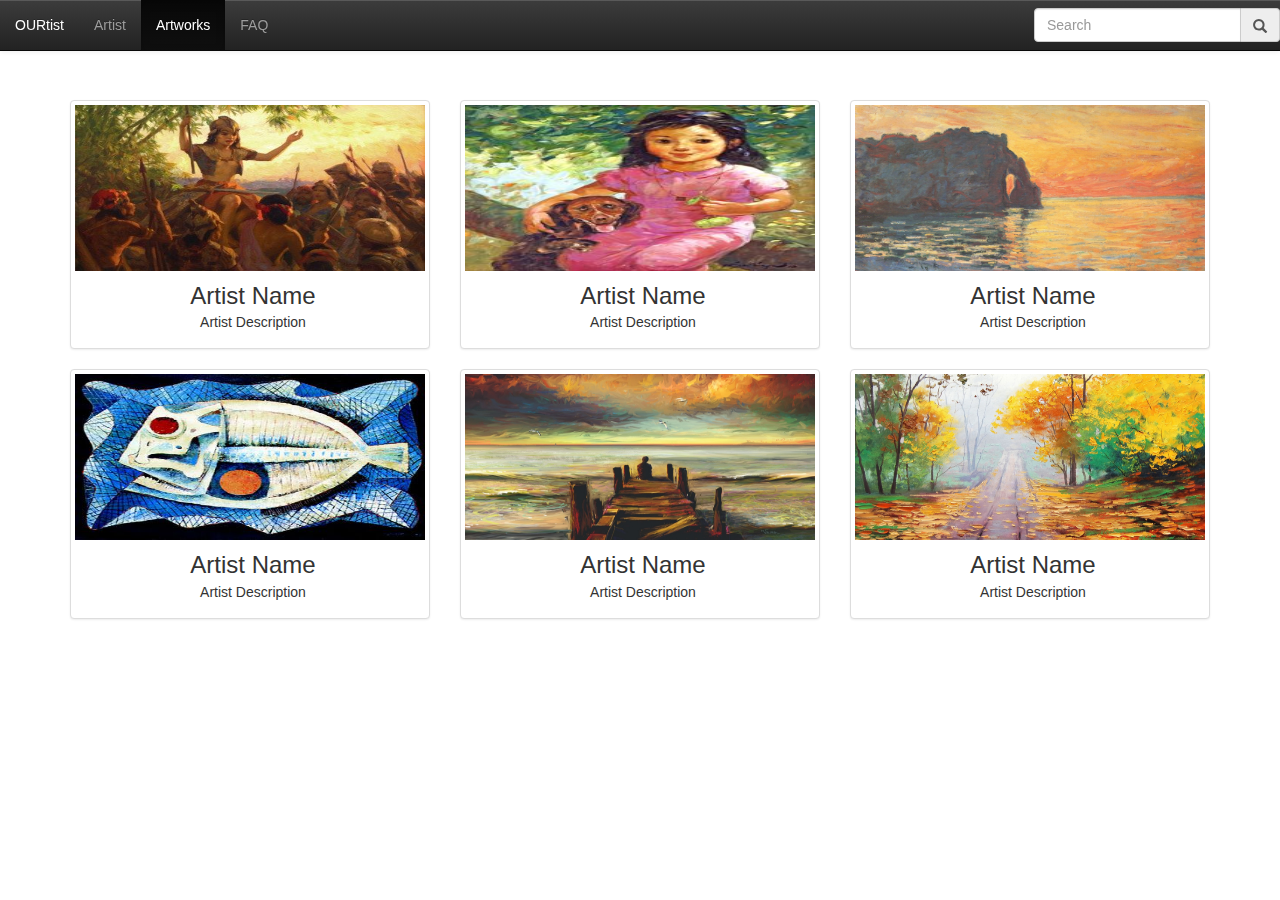
==== Artists.html @ 00757598 "Artists" ====
<html>
<head>
    <title></title>
    <script type="text/javascript" src="js/jssor.slider.min.js"></script>
    <!-- use jssor.slider.debug.js instead for debug -->    
    <link rel="stylesheet" href="bootstrap-3.3.6-dist/css/bootstrap.min.css">
    <!-- Optional theme -->
    <link rel="stylesheet" href="bootstrap-3.3.6-dist/css/bootstrap-theme.min.css"> 
</head>
<body>
    <header>
      <div class="navbar navbar-default navbar-fixed-top navbar-inverse">
        <div class="navbar-header">
          <button type="button" class="navbar-toggle" data-toggle="collapse" data-target="#example">
            <span class="icon-bar"></span>
            <span class="icon-bar"></span>
            <span class="icon-bar"></span>
          </button>
          <a href="#" class="navbar-left"></a>
        </div>
        <div class="collpase navbar-collapse" id="example">
          <ul class="nav navbar-nav">
            <li><a href="">OURtist</a></li>  
            <li><a href="">Artist</a></li>
            <li class="active"><a href="">Artworks</a></li>
            <li><a href="">FAQ</a></li>
          </ul>

          <form action="" class="navbar-form navbar-right" role="search">
            <div class="input-group" id = "searchid">
            <input type="text" class="form-control" placeholder = "Search"/>
                <span class="input-group-addon">
                    <i class="fa fa-search"></i>
                    <span class="glyphicon glyphicon-search" aria-hidden="true"></span>
                </span>
            </div>

          </form>
        </div>
      </div>
    </header>
    <br><br><br><br><br>
    <div class="container">
      <div class="row">
        <div class="col-sm-6 col-md-4">
          <div class="thumbnail">
            <img src="images/Art4.jpg" alt="Painting" style="min-height:50px;height:166px; min-width: 20px;width:450px;">
            <div class="caption">
              <h3 style = "margin:3px; text-align:center;width:100%">Artist Name</h3>
              <p style = "margin:3px; text-align:center;width:100%">Artist Description</p>
            </div>
          </div>
        </div>
        <div class="col-sm-6 col-md-4">
          <div class="thumbnail">
            <img src="images/Art3.jpg" alt="Painting" style="min-height:50px;height:166px; min-width: 20px;width:450px;">
            <div class="caption">
              <h3 style = "margin:3px; text-align:center;width:100%">Artist Name</h3>
              <p style = "margin:3px; text-align:center;width:100%">Artist Description</p>
            </div>
          </div>
        </div>
        <div class="col-sm-6 col-md-4">
          <div class="thumbnail">
            <img src="images/image3.jpg" alt="Painting" style="min-height:50px;height:166px; min-width: 20px;width:450px;">
            <div class="caption">
              <h3 style = "margin:3px; text-align:center;width:100%">Artist Name</h3>
              <p style = "margin:3px; text-align:center;width:100%">Artist Description</p>
            </div>
          </div>
        </div>
        <div class="col-sm-6 col-md-4">
          <div class="thumbnail">
            <img src="images/Art2.jpg" alt="Painting" style="min-height:50px;height:166px; min-width: 20px;width:450px;">
            <div class="caption">
              <h3 style = "margin:3px; text-align:center;width:100%">Artist Name</h3>
              <p style = "margin:3px; text-align:center;width:100%">Artist Description</p>
            </div>
          </div>
        </div>
        <div class="col-sm-6 col-md-4">
          <div class="thumbnail">
            <img src="images/image1.jpg" alt="Painting" style="min-height:50px;height:166px; min-width: 20px;width:450px;">
            <div class="caption">
              <h3 style = "margin:3px; text-align:center;width:100%">Artist Name</h3>
              <p style = "margin:3px; text-align:center;width:100%">Artist Description</p>
            </div>
          </div>
        </div>
        <div class="col-sm-6 col-md-4">
          <div class="thumbnail">
            <img src="images/image2.png" alt="Painting" style="min-height:50px;height:166px; min-width: 20px;width:450px;">
            <div class="caption">
              <h3 style = "margin:3px; text-align:center;width:100%">Artist Name</h3>
              <p style = "margin:3px; text-align:center;width:100%">Artist Description</p>
            </div>
          </div>
        </div>
      </div>
    </div>
</body>
</html>
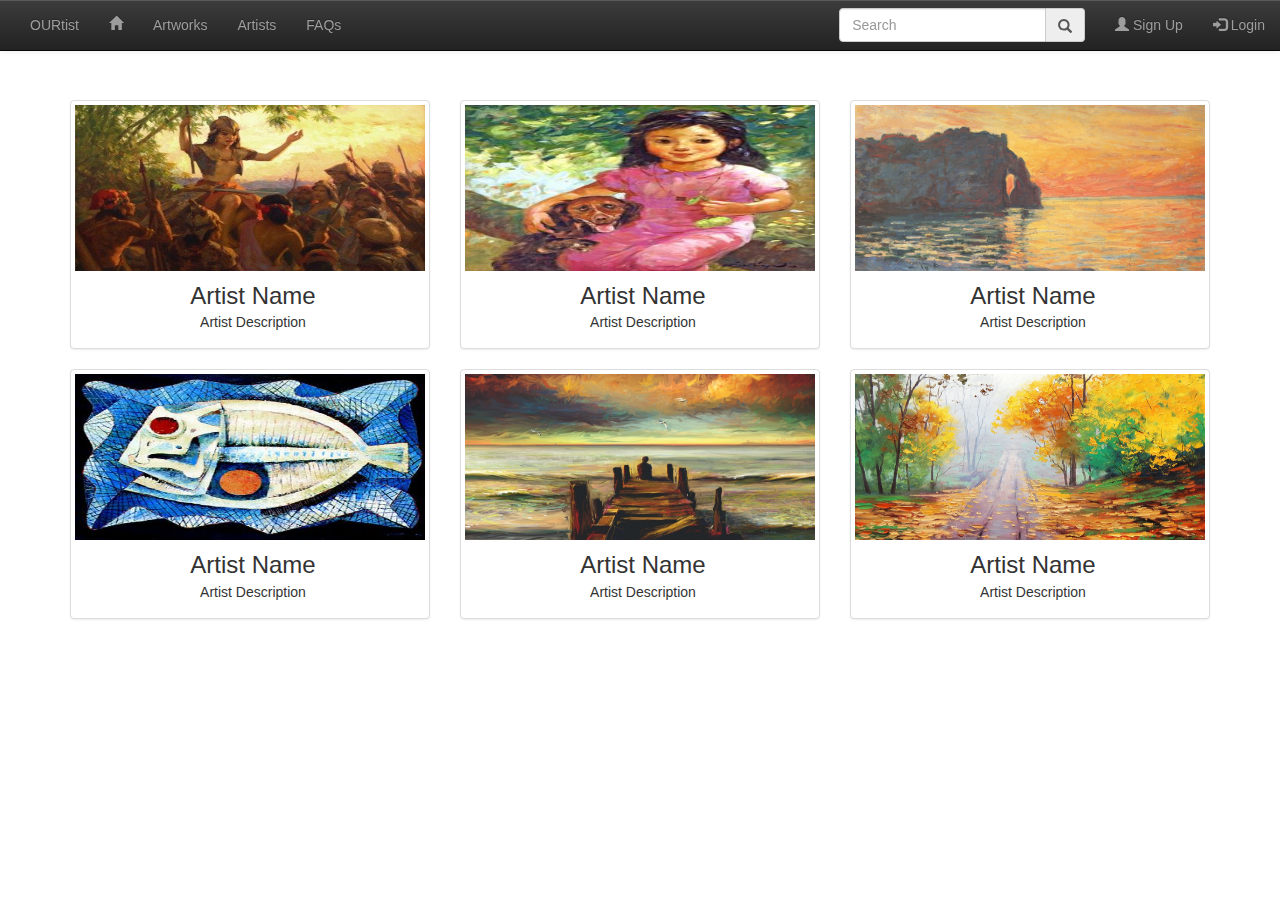
==== commit f800ee5f: "latest" ====
--- a/Artists.html
+++ b/Artists.html
@@ -10,34 +10,44 @@
 <body>
     <header>
       <div class="navbar navbar-default navbar-fixed-top navbar-inverse">
-        <div class="navbar-header">
-          <button type="button" class="navbar-toggle" data-toggle="collapse" data-target="#example">
-            <span class="icon-bar"></span>
-            <span class="icon-bar"></span>
-            <span class="icon-bar"></span>
-          </button>
-          <a href="#" class="navbar-left"></a>
+        <div class = "container-fluid">
+          <div class="navbar-header">
+            <button type="button" class="navbar-toggle" data-toggle="collapse" data-target="#example">
+                <span class="icon-bar"></span>
+                <span class="icon-bar"></span>
+                <span class="icon-bar"></span>
+            </button>
+              <a href="#" class="navbar-left"></a>
+            </div>
+            <div class="collpase navbar-collapse" id="example">
+                <ul class="nav navbar-nav">
+                    <li><a href="index.html">OURtist</a></li>
+                    <li><a href="index.html"><span class = "glyphicon glyphicon-home"></span></a></li> 
+                    <li><a href="painting.html">Artworks</a></li>
+                    <li><a href="Artists.html">Artists</a></li>
+                    <li><a href="">FAQs</a></li>
+                </ul>
+              
+                
+                <ul class="nav navbar-nav navbar-right">
+                    <li><a href="#"><span class="glyphicon glyphicon-user"></span> Sign Up</a></li>
+                    <li><a href="#"><span class="glyphicon glyphicon-log-in"></span> Login</a></li>
+                </ul>
+                
+                  
+                 <form action="" class="navbar-form navbar-right" role="search">
+                    <div class="input-group" id = "searchid">
+                    <input type="text" class="form-control" placeholder = "Search"/>
+                        <span class="input-group-addon">
+                            <i class="fa fa-search"></i>
+                            <span class="glyphicon glyphicon-search" aria-hidden="true"></span>
+                        </span>
+                    </div>
+                </form>
+               
         </div>
-        <div class="collpase navbar-collapse" id="example">
-          <ul class="nav navbar-nav">
-            <li><a href="">OURtist</a></li>  
-            <li><a href="">Artist</a></li>
-            <li class="active"><a href="">Artworks</a></li>
-            <li><a href="">FAQ</a></li>
-          </ul>
-
-          <form action="" class="navbar-form navbar-right" role="search">
-            <div class="input-group" id = "searchid">
-            <input type="text" class="form-control" placeholder = "Search"/>
-                <span class="input-group-addon">
-                    <i class="fa fa-search"></i>
-                    <span class="glyphicon glyphicon-search" aria-hidden="true"></span>
-                </span>
-            </div>
-
-          </form>
         </div>
-      </div>
+    </div>
     </header>
     <br><br><br><br><br>
     <div class="container">
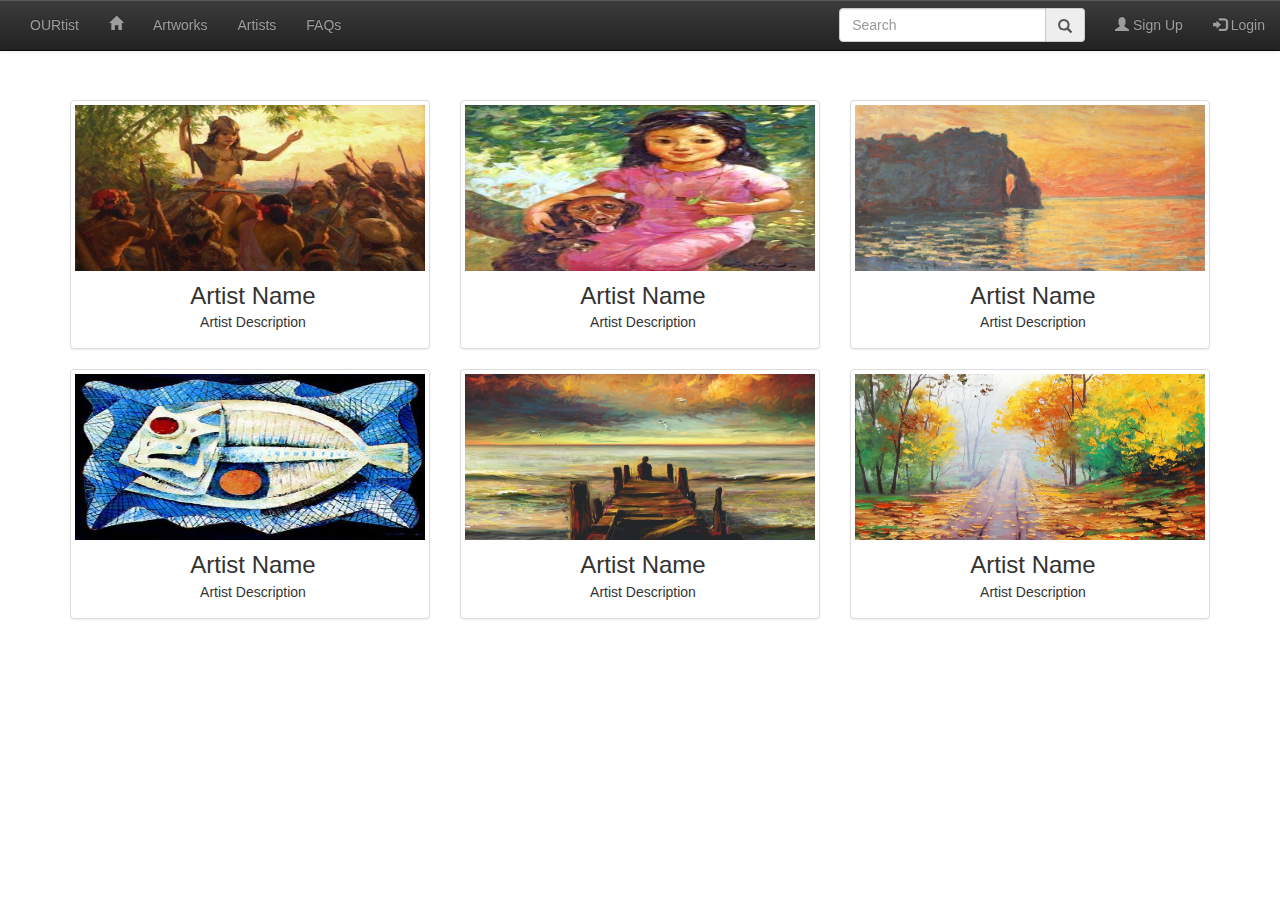
==== commit 616de63c: "latest fix" ====
--- a/Artists.html
+++ b/Artists.html
@@ -23,7 +23,7 @@
                 <ul class="nav navbar-nav">
                     <li><a href="index.html">OURtist</a></li>
                     <li><a href="index.html"><span class = "glyphicon glyphicon-home"></span></a></li> 
-                    <li><a href="painting.html">Artworks</a></li>
+                    <li><a href="Artworks.html">Artworks</a></li>
                     <li><a href="Artists.html">Artists</a></li>
                     <li><a href="">FAQs</a></li>
                 </ul>
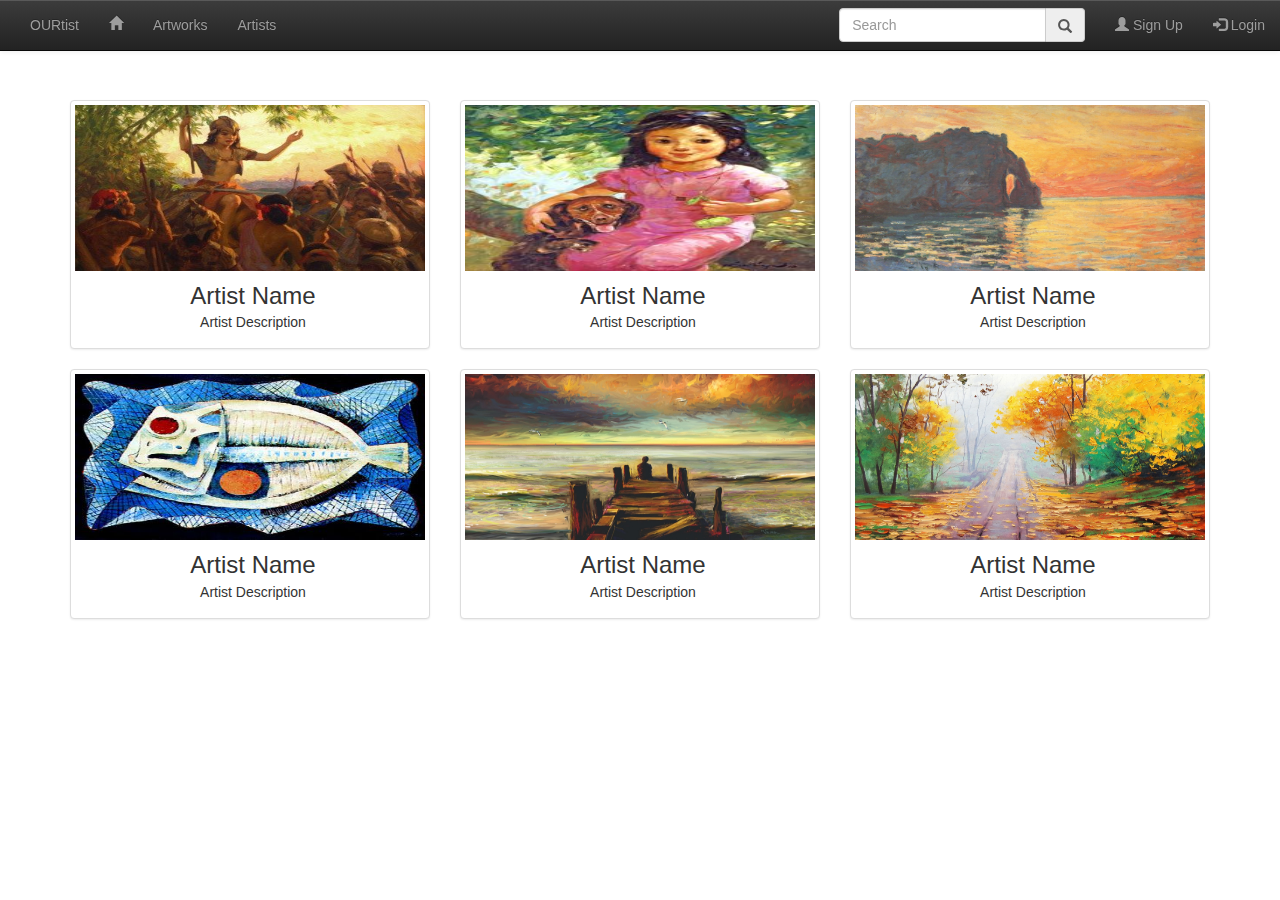
==== commit 18c166b2: "pinaka updated" ====
--- a/Artists.html
+++ b/Artists.html
@@ -25,7 +25,7 @@
                     <li><a href="index.html"><span class = "glyphicon glyphicon-home"></span></a></li> 
                     <li><a href="Artworks.html">Artworks</a></li>
                     <li><a href="Artists.html">Artists</a></li>
-                    <li><a href="">FAQs</a></li>
+                    
                 </ul>
               
                 
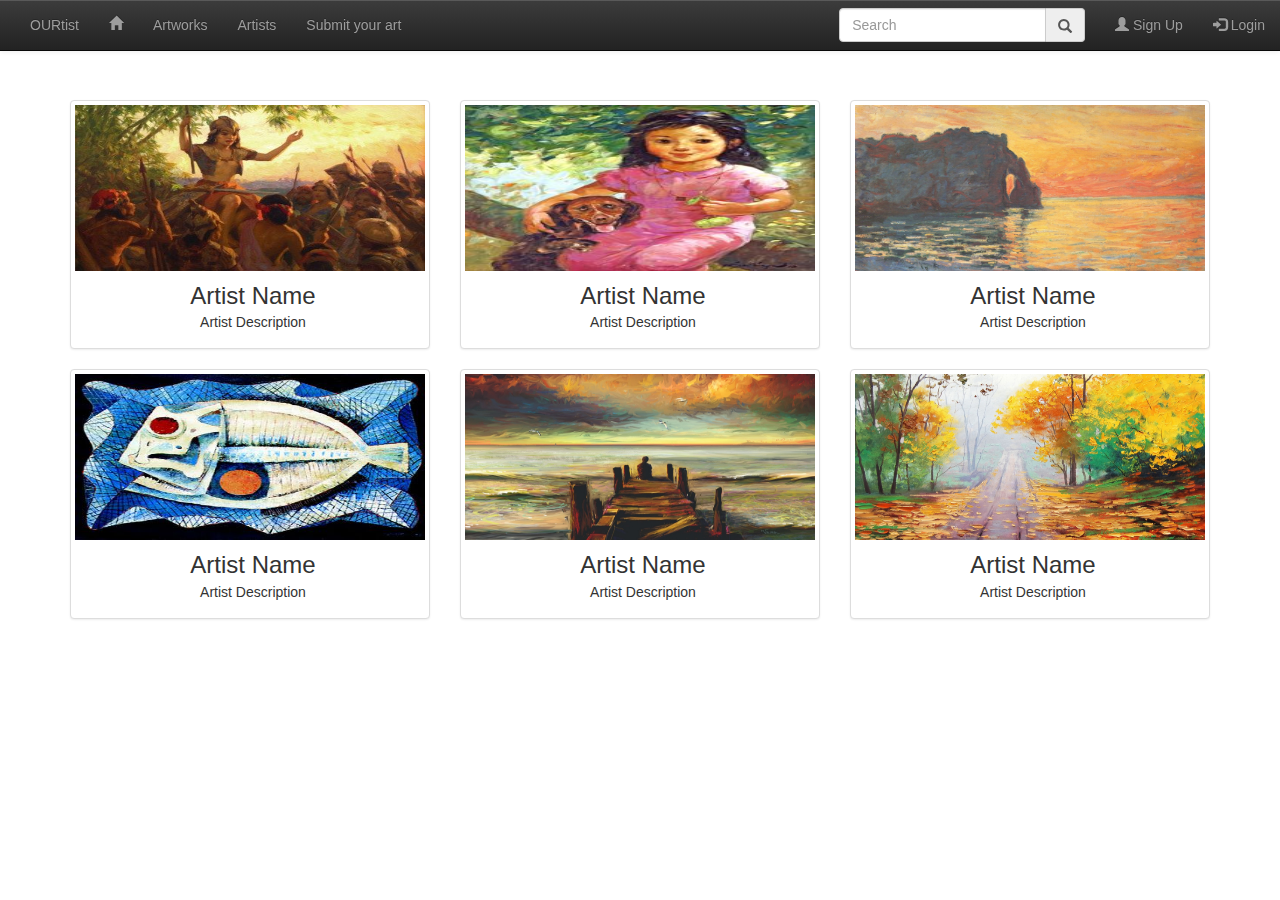
==== commit 171f8cee: "submit your art fixed" ====
--- a/Artists.html
+++ b/Artists.html
@@ -25,13 +25,14 @@
                     <li><a href="index.html"><span class = "glyphicon glyphicon-home"></span></a></li> 
                     <li><a href="Artworks.html">Artworks</a></li>
                     <li><a href="Artists.html">Artists</a></li>
+					<li><a href="SubmitForm.html">Submit your art</a></li>
                     
                 </ul>
               
                 
                 <ul class="nav navbar-nav navbar-right">
-                    <li><a href="#"><span class="glyphicon glyphicon-user"></span> Sign Up</a></li>
-                    <li><a href="#"><span class="glyphicon glyphicon-log-in"></span> Login</a></li>
+                    <li><a href="sign_up.html"><span class="glyphicon glyphicon-user"></span> Sign Up</a></li>
+                    <li><a href="login.html"><span class="glyphicon glyphicon-log-in"></span> Login</a></li>
                 </ul>
                 
                   
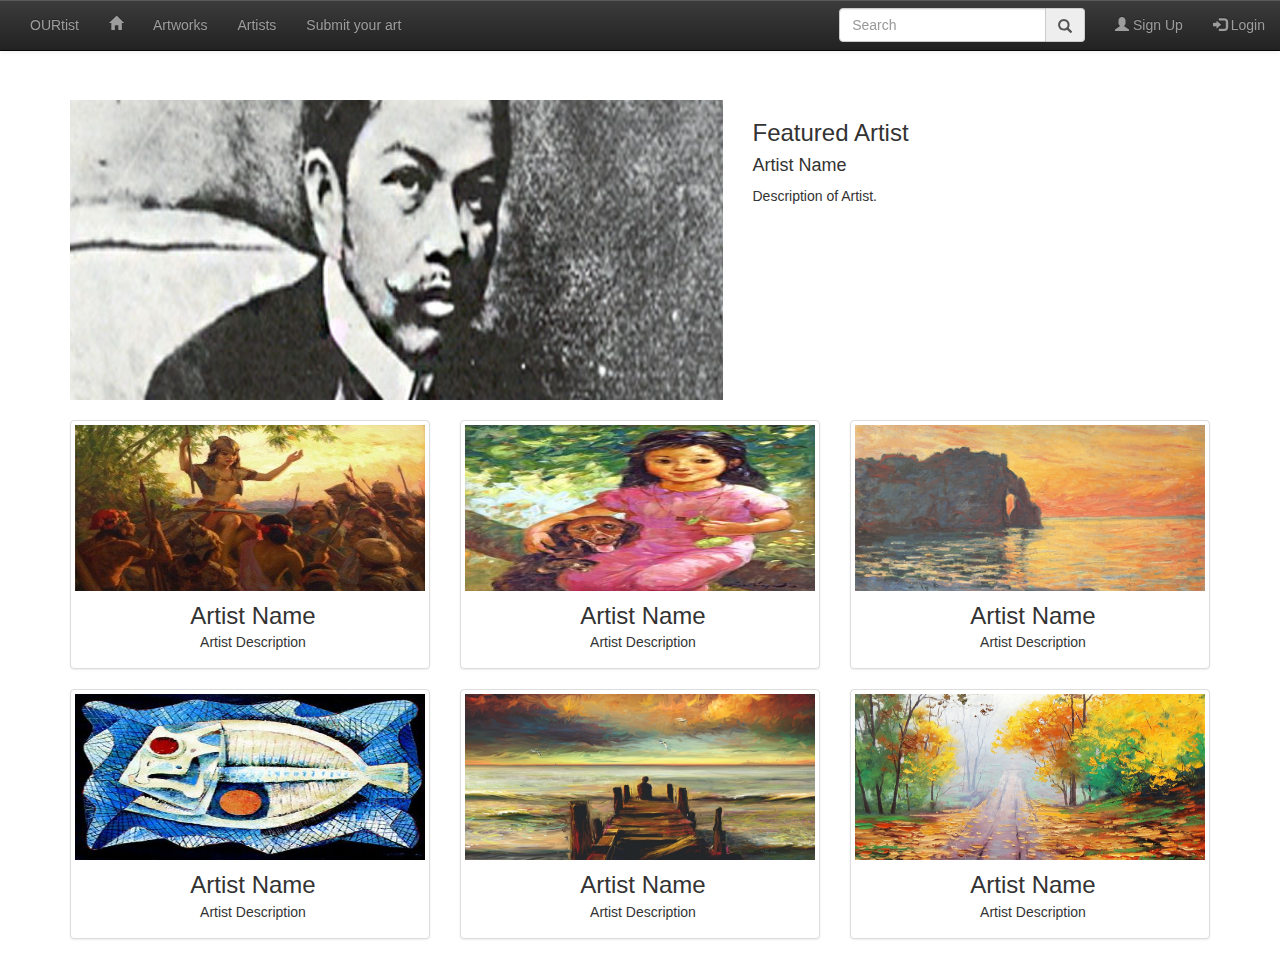
==== commit 4d4eeb0d: "Featured Artist" ====
--- a/Artists.html
+++ b/Artists.html
@@ -52,6 +52,19 @@
     </header>
     <br><br><br><br><br>
     <div class="container">
+      <div class="row">
+            <div class="col-md-7">
+                <a href="#">
+                    <img class="img-responsive" src="images/Juan.jpg" alt="" style="min-height:50px;height:300px; min-width: 20px;width:700px;">
+                </a>
+            </div>
+            <div class="col-md-5">
+                <h3>Featured Artist</h3>
+                <h4>Artist Name</h4>
+                <p>Description of Artist.</p>
+            </div>
+      </div>
+      <br>
       <div class="row">
         <div class="col-sm-6 col-md-4">
           <div class="thumbnail">
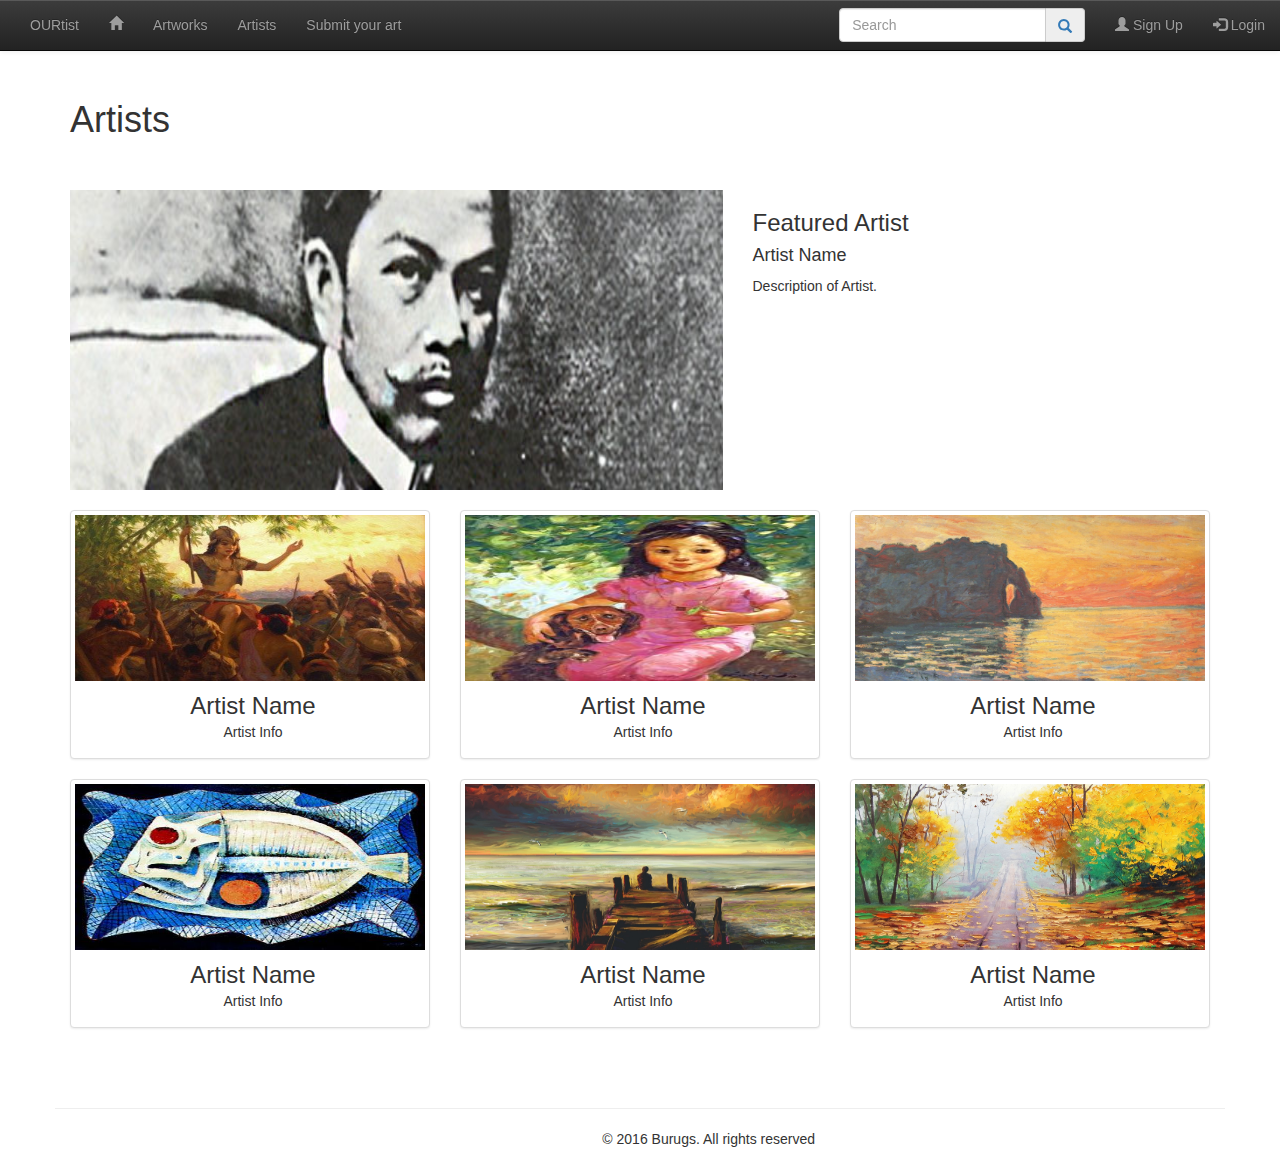
==== commit 63976de2: "latest" ====
--- a/Artists.html
+++ b/Artists.html
@@ -41,7 +41,7 @@
                     <input type="text" class="form-control" placeholder = "Search"/>
                         <span class="input-group-addon">
                             <i class="fa fa-search"></i>
-                            <span class="glyphicon glyphicon-search" aria-hidden="true"></span>
+                            <a href="Artworks.html"><span class="glyphicon glyphicon-search" aria-hidden="true"></span></a>
                         </span>
                     </div>
                 </form>
@@ -49,8 +49,11 @@
         </div>
         </div>
     </div>
-    </header>
-    <br><br><br><br><br>
+    </header> <br><br><br><br>
+    <div class="container">
+        <h1>Artists</h1>
+			</div>
+    <br><br>
     <div class="container">
       <div class="row">
             <div class="col-md-7">
@@ -71,7 +74,7 @@
             <img src="images/Art4.jpg" alt="Painting" style="min-height:50px;height:166px; min-width: 20px;width:450px;">
             <div class="caption">
               <h3 style = "margin:3px; text-align:center;width:100%">Artist Name</h3>
-              <p style = "margin:3px; text-align:center;width:100%">Artist Description</p>
+              <p style = "margin:3px; text-align:center;width:100%">Artist Info</p>
             </div>
           </div>
         </div>
@@ -80,7 +83,7 @@
             <img src="images/Art3.jpg" alt="Painting" style="min-height:50px;height:166px; min-width: 20px;width:450px;">
             <div class="caption">
               <h3 style = "margin:3px; text-align:center;width:100%">Artist Name</h3>
-              <p style = "margin:3px; text-align:center;width:100%">Artist Description</p>
+              <p style = "margin:3px; text-align:center;width:100%">Artist Info</p>
             </div>
           </div>
         </div>
@@ -89,7 +92,7 @@
             <img src="images/image3.jpg" alt="Painting" style="min-height:50px;height:166px; min-width: 20px;width:450px;">
             <div class="caption">
               <h3 style = "margin:3px; text-align:center;width:100%">Artist Name</h3>
-              <p style = "margin:3px; text-align:center;width:100%">Artist Description</p>
+              <p style = "margin:3px; text-align:center;width:100%">Artist Info</p>
             </div>
           </div>
         </div>
@@ -98,7 +101,7 @@
             <img src="images/Art2.jpg" alt="Painting" style="min-height:50px;height:166px; min-width: 20px;width:450px;">
             <div class="caption">
               <h3 style = "margin:3px; text-align:center;width:100%">Artist Name</h3>
-              <p style = "margin:3px; text-align:center;width:100%">Artist Description</p>
+              <p style = "margin:3px; text-align:center;width:100%">Artist Info</p>
             </div>
           </div>
         </div>
@@ -107,7 +110,7 @@
             <img src="images/image1.jpg" alt="Painting" style="min-height:50px;height:166px; min-width: 20px;width:450px;">
             <div class="caption">
               <h3 style = "margin:3px; text-align:center;width:100%">Artist Name</h3>
-              <p style = "margin:3px; text-align:center;width:100%">Artist Description</p>
+              <p style = "margin:3px; text-align:center;width:100%">Artist Info</p>
             </div>
           </div>
         </div>
@@ -116,11 +119,29 @@
             <img src="images/image2.png" alt="Painting" style="min-height:50px;height:166px; min-width: 20px;width:450px;">
             <div class="caption">
               <h3 style = "margin:3px; text-align:center;width:100%">Artist Name</h3>
-              <p style = "margin:3px; text-align:center;width:100%">Artist Description</p>
+              <p style = "margin:3px; text-align:center;width:100%">Artist Info</p>
             </div>
           </div>
         </div>
       </div>
     </div>
+    
+    <br><br>
+    
+    <footer>
+        <div class="container">
+            <div class="row">
+        <hr>
+            <div class="col-lg-12">
+      
+            <div class="col-md-8">
+                <p class="muted pull-right">© 2016 Burugs. All rights reserved</p>
+            </div>
+            </div>
+            </div>
+        </div>
+        
+        
+    </footer>
 </body>
 </html>
